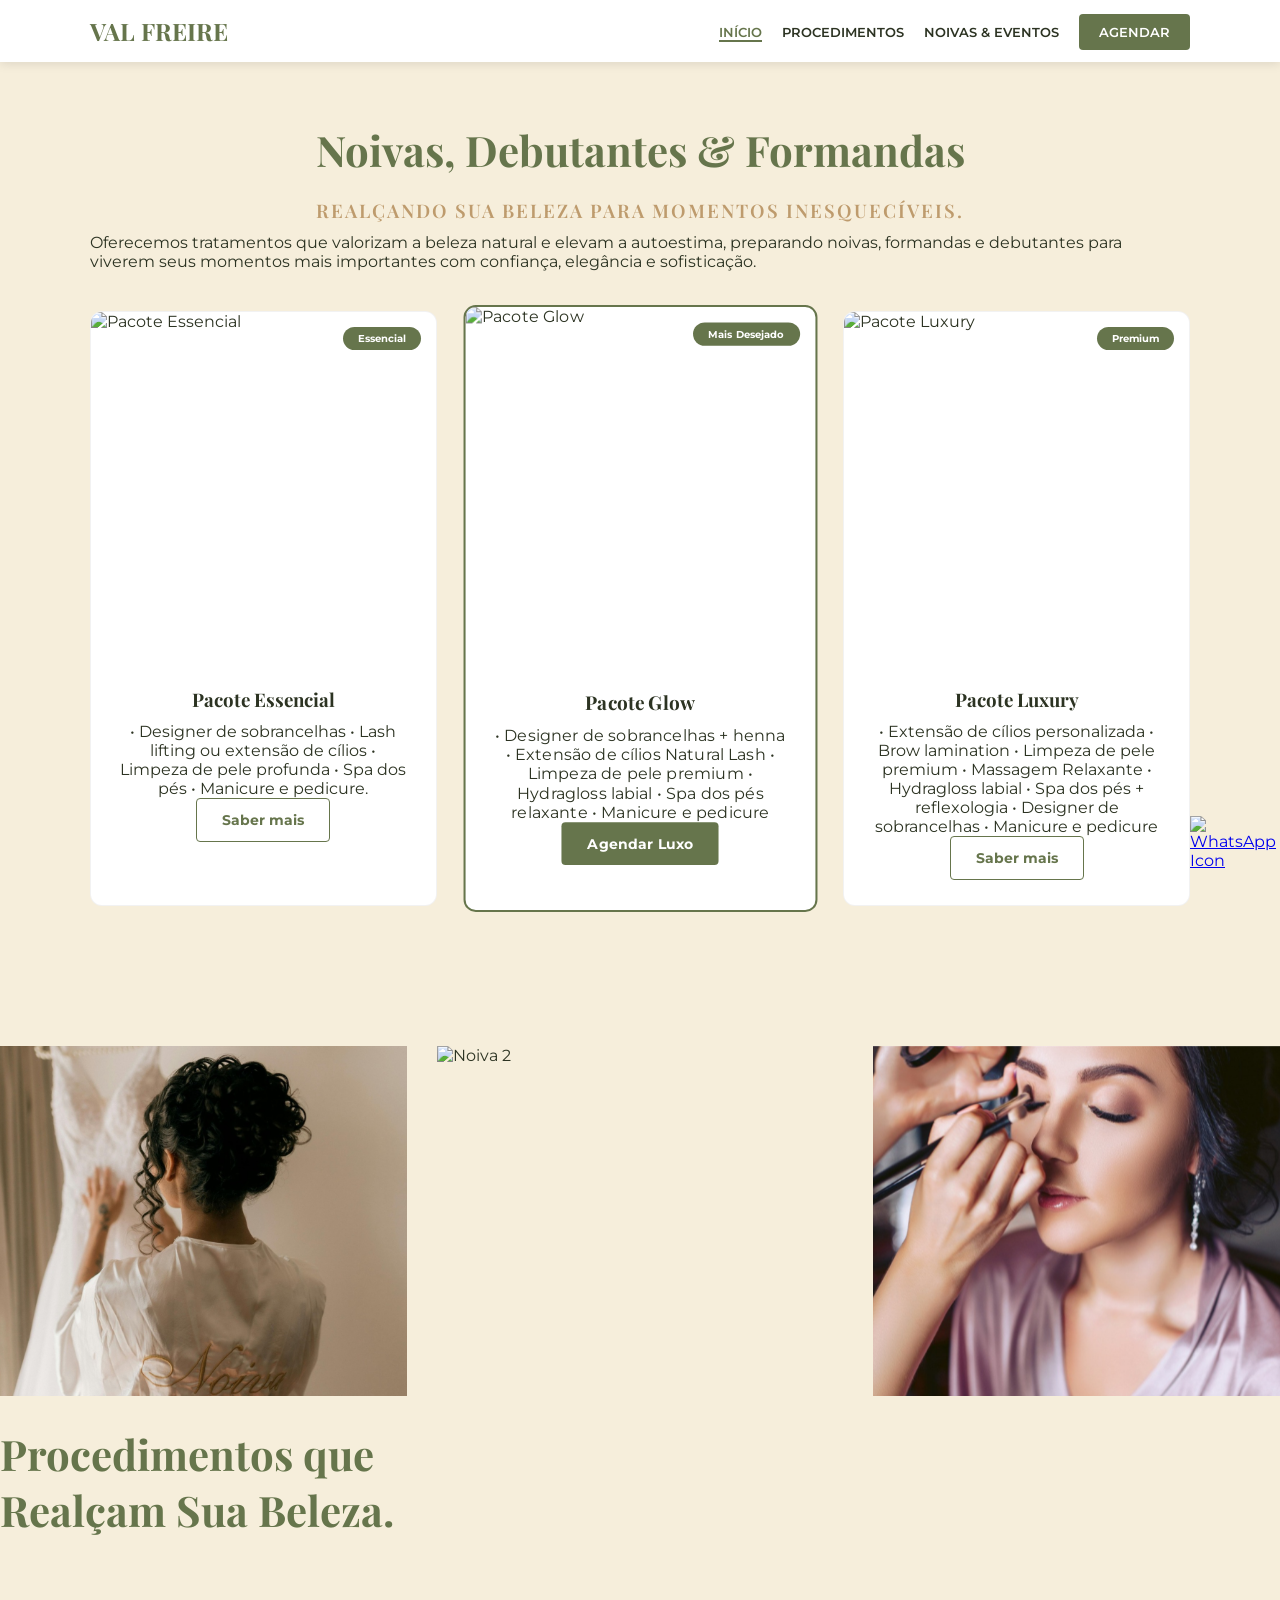
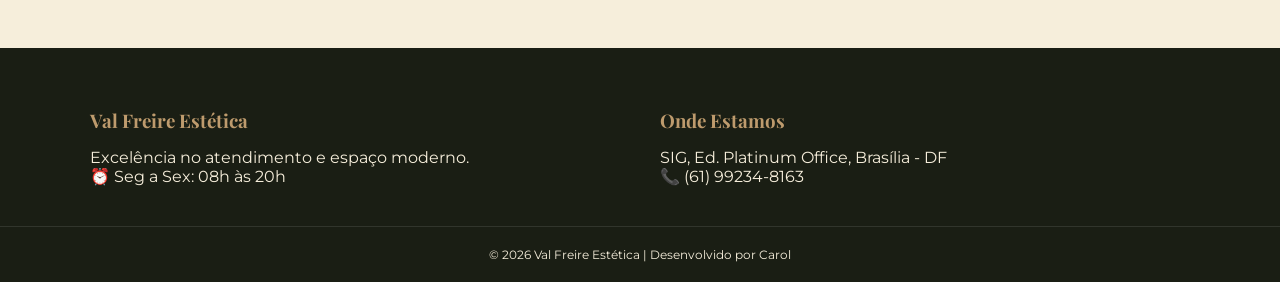
==== noivas.html @ f4d1fb8e "Lançamento site val freire" ====
<!DOCTYPE html>
<html lang="pt-br">
<head>
    <meta charset="UTF-8">
    <meta name="viewport" content="width=device-width, initial-scale=1.0">
    <title>Noivas & Eventos | Val Freire</title>
    <link rel="stylesheet" href="style.css">
    <link href="https://fonts.googleapis.com/css2?family=Playfair+Display:wght@700&family=Montserrat:wght@300;400;600&display=swap" rel="stylesheet">
</head>

<body>
    <header>
        <nav class="container">
            <div class="logo">VAL FREIRE</div>
            <ul class="nav-menu">
                <li><a href="index.html" class="active">Início</a></li>
                <li><a href="procedimentos.html">Procedimentos</a></li>
                <li><a href="noivas.html">Noivas & Eventos</a></li>
                <li><a href="https://wa.me/5561992348163" class="cta-nav">Agendar</a></li>
            </ul>
        </nav>
    </header>

<body><section class="container" style="padding: 60px 20px;">
    <div class="header-noivas">
        <h1 class="section-title center">Noivas, Debutantes & Formandas</h1>
        <h3 class="center subtitle">Realçando sua beleza para momentos inesquecíveis.</h3>
        <p class="intro-text">
            Oferecemos tratamentos que valorizam a beleza natural e elevam a autoestima, 
            preparando noivas, formandas e debutantes para viverem seus momentos mais importantes 
            com confiança, elegância e sofisticação.
        </p>
    </div>

    <div class="packages-grid">
        <div class="package-card">
            <div class="package-img">
                <img src="img/n4.png" alt="Pacote Essencial">
                <span class="badge">Essencial</span>
            </div>
            <div class="package-info">
                <h3>Pacote Essencial</h3>
                <p>• Designer de sobrancelhas • Lash lifting ou extensão de cílios • Limpeza de pele profunda • Spa dos pés • Manicure e pedicure.</p>
                <a href="https://wa.me/5561992348163" class="btn-outline">Saber mais</a>
            </div>
        </div>

        <div class="package-card featured">
            <div class="package-img">
                <img src="img/n5.png" alt="Pacote Glow">
                <span class="badge">Mais Desejado</span>
            </div>
            <div class="package-info">
                <h3>Pacote Glow</h3>
                <p>• Designer de sobrancelhas + henna • Extensão de cílios Natural Lash • Limpeza de pele premium • Hydragloss labial • Spa dos pés relaxante • Manicure e pedicure</p>
                <a href="https://wa.me/5561992348163" class="btn-gold">Agendar Luxo</a>
            </div>
        </div>

        <div class="package-card">
            <div class="package-img">
                <img src="img/n6.png" alt="Pacote Luxury">
                <span class="badge">Premium</span>
            </div>
            <div class="package-info">
                <h3>Pacote Luxury</h3>
                <p>• Extensão de cílios personalizada • Brow lamination • Limpeza de pele premium • Massagem Relaxante • Hydragloss labial • Spa dos pés + reflexologia • Designer de sobrancelhas • Manicure e pedicure</p>
                <a href="https://wa.me/5561992348163" class="btn-outline">Saber mais</a>
            </div>
        </div>
    </div>
</section>

           
        <div class="gallery-grid">
         
            <div class="gallery-item"><img src="img/n1.jpeg" alt="Noiva 1"><h3>Noivas</h3></div>
            <div class="gallery-item"><img src="img/n2.png" alt="Noiva 2"><h3>Noivas</h3></div>
            <div class="gallery-item"><img src="img/n3.png" alt="Debutante 3"><h3>Debutantes</h3></div>
         <h1>Procedimentos que Realçam Sua Beleza. </h1>

        </div>
    </section>

    <footer>
        <div class="container footer-grid">
            <div class="footer-box">
                <h3 class="footer-title">Val Freire Estética</h3>
                <p>Excelência no atendimento e espaço moderno.</p>
                <p>⏰ Seg a Sex: 08h às 20h</p>
            </div>
            <div class="footer-box">
                <h3 class="footer-title">Onde Estamos</h3>
                <p>SIG, Ed. Platinum Office, Brasília - DF</p>
                <p>📞 (61) 99234-8163</p>
            </div>
        </div>
        <div class="footer-bottom">© 2026 Val Freire Estética | Desenvolvido por Carol</div>
    </footer>

    <a href="https://wa.me/5561992348163" class="whatsapp-btn" target="_blank" aria-label="Falar no WhatsApp">
    <img src="https://cdn-icons-png.flaticon.com/512/733/733585.png" alt="WhatsApp Icon">
</a>
</body>
</html>
---- style.css ----
/* =========================================
   1. VARIÁVEIS E RESET (Cores Originais)
   ========================================= */
:root {
    --verde: #66754C;
    --creme: #F6EEDB;
    --dourado: #BE9B6D;
    --texto: #2C3322;
    --branco: #ffffff;
}

* { margin: 0; padding: 0; box-sizing: border-box; font-family: 'Montserrat', sans-serif; }

body { background-color: var(--creme); color: var(--texto); overflow-x: hidden; width: 100%; }

.container { max-width: 1140px; margin: 0 auto; padding: 0 20px; width: 100%; }

.center { text-align: center; }

/* =========================================
   2. HEADER E NAVEGAÇÃO (Universal)
   ========================================= */
header { background: var(--branco); padding: 15px 0; position: sticky; top: 0; z-index: 1000; box-shadow: 0 2px 10px rgba(0,0,0,0.1); }
nav { display: flex; justify-content: space-between; align-items: center; }
.logo { font-family: 'Playfair Display', serif; font-size: 24px; color: var(--verde); font-weight: bold; }
.nav-menu { display: flex; gap: 20px; list-style: none; align-items: center; }
.nav-menu a { text-decoration: none; color: var(--texto); font-size: 13px; font-weight: 600; text-transform: uppercase; }
.nav-menu a.active { color: var(--verde); border-bottom: 2px solid var(--verde); }
.cta-nav { background: var(--verde); color: white !important; padding: 10px 20px; border-radius: 4px; }

/* =========================================
   3. GRIDS DE CONTEÚDO (Para todas as páginas)
   ========================================= */
/* Unificando as grids de Procedimentos, Noivas e Home */
.grid-servicos, .gallery-grid, .packages-grid {
    display: grid;
    grid-template-columns: repeat(auto-fit, minmax(300px, 1fr));
    gap: 30px;
    padding: 40px 0;
}

/* =========================================
   4. ESTILO DOS CARDS (Procedimentos E Noivas)
   ========================================= */

/* Estilo para a página de Procedimentos (.card) */
.card {
    background: var(--branco);
    border-radius: 8px;
    overflow: hidden;
    box-shadow: 0 4px 15px rgba(0,0,0,0.05);
    transition: 0.3s;
}

/* Estilo para a página de Noivas (.package-card) */
.package-card {
    background: var(--branco);
    border-radius: 12px;
    overflow: hidden;
    border: 1px solid rgba(0,0,0,0.05);
    display: flex;
    flex-direction: column;
    transition: 0.3s;
}

.package-card.featured { border: 2px solid var(--verde); transform: scale(1.02); }

/* Recipientes de Mídia (Imagens e Vídeos) */
.media-container, .package-img, .gallery-item {
    width: 100%;
    height: 350px;
    overflow: hidden;
    position: relative;
}

.media-container img, .media-container video, 
.package-img img, .gallery-item img {
    width: 100%;
    height: 100%;
    object-fit: cover;
    display: block;
}

.card-body, .package-info { padding: 25px; text-align: center; }

.badge {
    position: absolute; top: 15px; right: 15px;
    background: var(--verde); color: white;
    padding: 5px 15px; border-radius: 20px; font-size: 10px; font-weight: bold;
}

/* =========================================
   5. SEÇÃO HERO E TIPOGRAFIA
   ========================================= */
.hero-flex { display: flex; align-items: center; gap: 50px; padding: 60px 0; }
.hero-text { flex: 1; }
.hero-img-container { flex: 1; text-align: center; }

h1, .section-title { font-family: 'Playfair Display', serif; font-size: 42px; color: var(--verde); margin-bottom: 20px; }
h2, h3 { font-family: 'Playfair Display', serif; margin-bottom: 10px; }

.subtitle { color: var(--dourado); text-transform: uppercase; letter-spacing: 2px; font-weight: 600; }

.img-hero { width: 100%; max-width: 400px; border-radius: 200px 200px 0 0; border: 8px solid white; box-shadow: 15px 15px 0 var(--verde); }

.btn-primary, .btn-gold, .btn-outline {
    display: inline-block; padding: 12px 25px; border-radius: 4px; 
    text-decoration: none; font-weight: bold; font-size: 14px; transition: 0.3s;
}
.btn-primary, .btn-gold { background: var(--verde); color: white; }
.btn-outline { border: 1px solid var(--verde); color: var(--verde); }

/* =========================================
   6. RODAPÉ E BOTÃO FLUTUANTE
   ========================================= */
footer { background: #1a1e14; color: var(--creme); padding: 60px 0 20px; margin-top: 50px; }
.footer-grid { display: flex; justify-content: space-between; gap: 40px; flex-wrap: wrap; }
.footer-box { flex: 1; min-width: 250px; }
.footer-title { color: var(--dourado); margin-bottom: 15px; font-family: 'Playfair Display', serif; }
.footer-bottom { text-align: center; margin-top: 40px; padding-top: 20px; border-top: 1px solid rgba(255,255,255,0.1); font-size: 12px; }

.whatsapp-btn { position: fixed; bottom: 30px; right: 30px; width: 60px; z-index: 9999; }
.whatsapp-btn img { width: 100%; }

/* =========================================
   7. RESPONSIVIDADE (Celular)
   ========================================= */
@media (max-width: 768px) {
    nav { flex-direction: column; gap: 15px; text-align: center; }
    .nav-menu { flex-direction: column; gap: 10px; }
    .hero-flex { flex-direction: column-reverse; text-align: center; padding: 40px 0; }
    h1 { font-size: 32px; }
    .grid-servicos, .gallery-grid, .packages-grid { grid-template-columns: 1fr; }
    .media-container, .package-img, .gallery-item { height: 300px; }
}
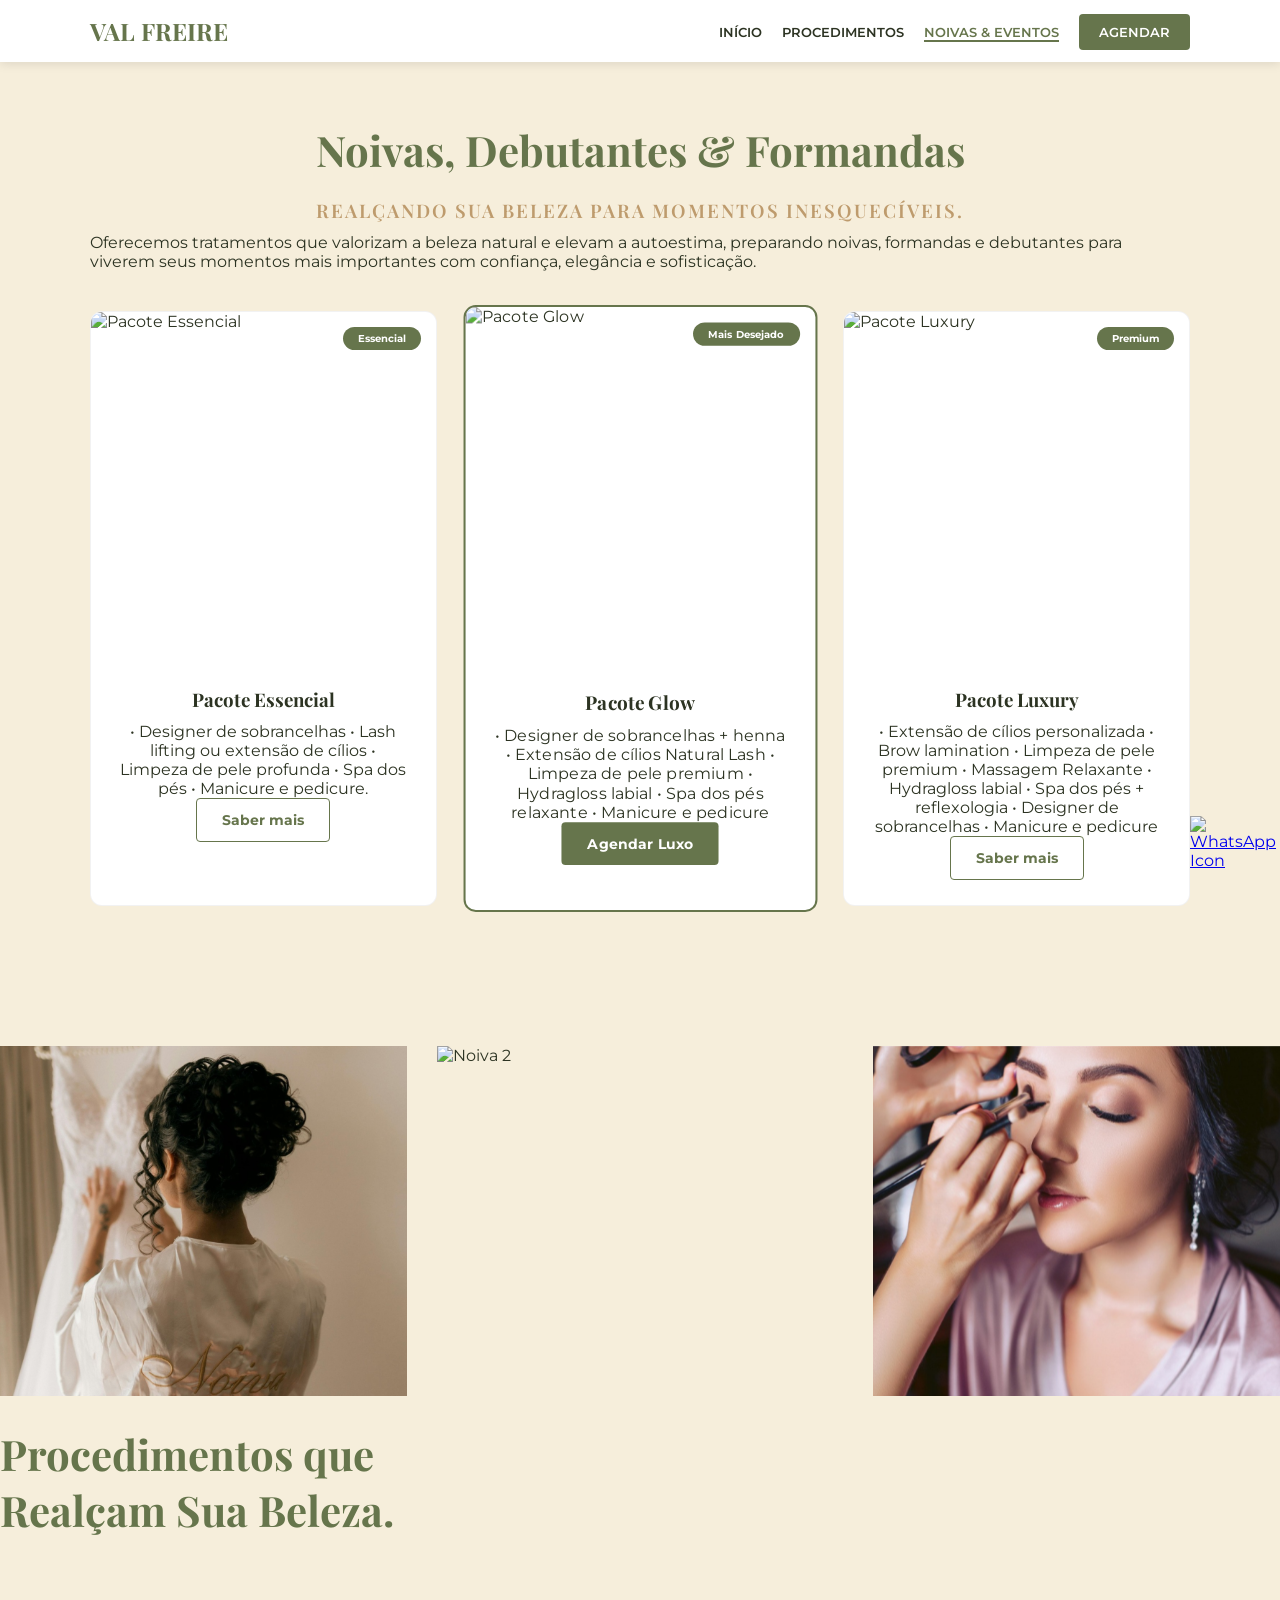
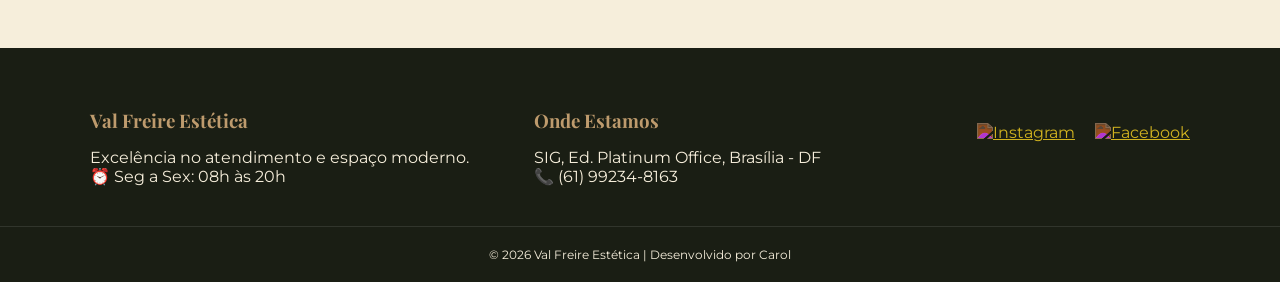
==== commit e53505ec: "feat: botoes de redes sociais e efeitos de hover nos cards" ====
--- a/noivas.html
+++ b/noivas.html
@@ -13,9 +13,9 @@
         <nav class="container">
             <div class="logo">VAL FREIRE</div>
             <ul class="nav-menu">
-                <li><a href="index.html" class="active">Início</a></li>
+                <li><a href="index.html" >Início</a></li>
                 <li><a href="procedimentos.html">Procedimentos</a></li>
-                <li><a href="noivas.html">Noivas & Eventos</a></li>
+                <li><a href="noivas.html"class="active">Noivas & Eventos</a></li>
                 <li><a href="https://wa.me/5561992348163" class="cta-nav">Agendar</a></li>
             </ul>
         </nav>
@@ -94,6 +94,17 @@
                 <p>SIG, Ed. Platinum Office, Brasília - DF</p>
                 <p>📞 (61) 99234-8163</p>
             </div>
+
+            <div class="footer-socials">
+    <!-- Link do Instagram -->
+    <a href="https://www.instagram.com/valfreireestetica" target="_blank" aria-label="Instagram">
+        <img src="https://cdn-icons-png.flaticon.com/512/2111/2111463.png" alt="Instagram">
+    </a>
+    <!-- Link do Facebook -->
+    <a href="https://www.facebook.com/valfreireestetica" target="_blank" aria-label="Facebook">
+        <img src="https://cdn-icons-png.flaticon.com/512/733/733547.png" alt="Facebook">
+    </a>
+</div>
         </div>
         <div class="footer-bottom">© 2026 Val Freire Estética | Desenvolvido por Carol</div>
     </footer>
--- a/style.css
+++ b/style.css
@@ -90,6 +90,28 @@
 }
 
 /* =========================================
+   EFEITO DE DESTAQUE NOS CARDS (HOVER)
+   ========================================= */
+
+/* Aplica o efeito tanto nos procedimentos (.card) quanto nas noivas (.package-card) */
+.card:hover, .package-card:hover {
+    transform: translateY(-10px); /* Faz o card "subir" um pouco */
+    box-shadow: 0 12px 30px rgba(0, 0, 0, 0.15); /* Cria uma sombra mais profunda, dando ideia de profundidade */
+    z-index: 10; /* Garante que o card fique "por cima" dos vizinhos se estiverem muito perto */
+}
+
+/* Efeito extra: Faz a imagem dentro do card crescer levemente sem sair da caixa */
+.card:hover img, .package-card:hover img {
+    transform: scale(1.05); /* Aumenta a imagem em 5% */
+}
+
+/* Garante que a transição seja suave (adicione isso nas regras originais se ainda não tiver) */
+.card, .package-card, .card img, .package-card img {
+    transition: all 0.4s ease-in-out;
+}
+
+
+/* =========================================
    5. SEÇÃO HERO E TIPOGRAFIA
    ========================================= */
 .hero-flex { display: flex; align-items: center; gap: 50px; padding: 60px 0; }
@@ -132,4 +154,23 @@
     h1 { font-size: 32px; }
     .grid-servicos, .gallery-grid, .packages-grid { grid-template-columns: 1fr; }
     .media-container, .package-img, .gallery-item { height: 300px; }
+}
+
+.footer-socials {
+    margin-top: 15px;
+    display: flex;
+    gap: 20px; /* Espaço maior entre os dois ícones */
+}
+
+.footer-socials img {
+    width: 26px; 
+    height: 26px;
+    /* Esse filtro abaixo faz os ícones pretos ficarem em um tom de dourado envelhecido */
+    filter: invert(72%) sepia(17%) saturate(848%) hue-rotate(346deg) brightness(87%) contrast(85%);
+    transition: 0.3s;
+}
+
+.footer-socials a:hover img {
+    transform: scale(1.2); /* Aumenta um pouco ao passar o mouse */
+    filter: brightness(1.1); /* Brilha levemente */
 }
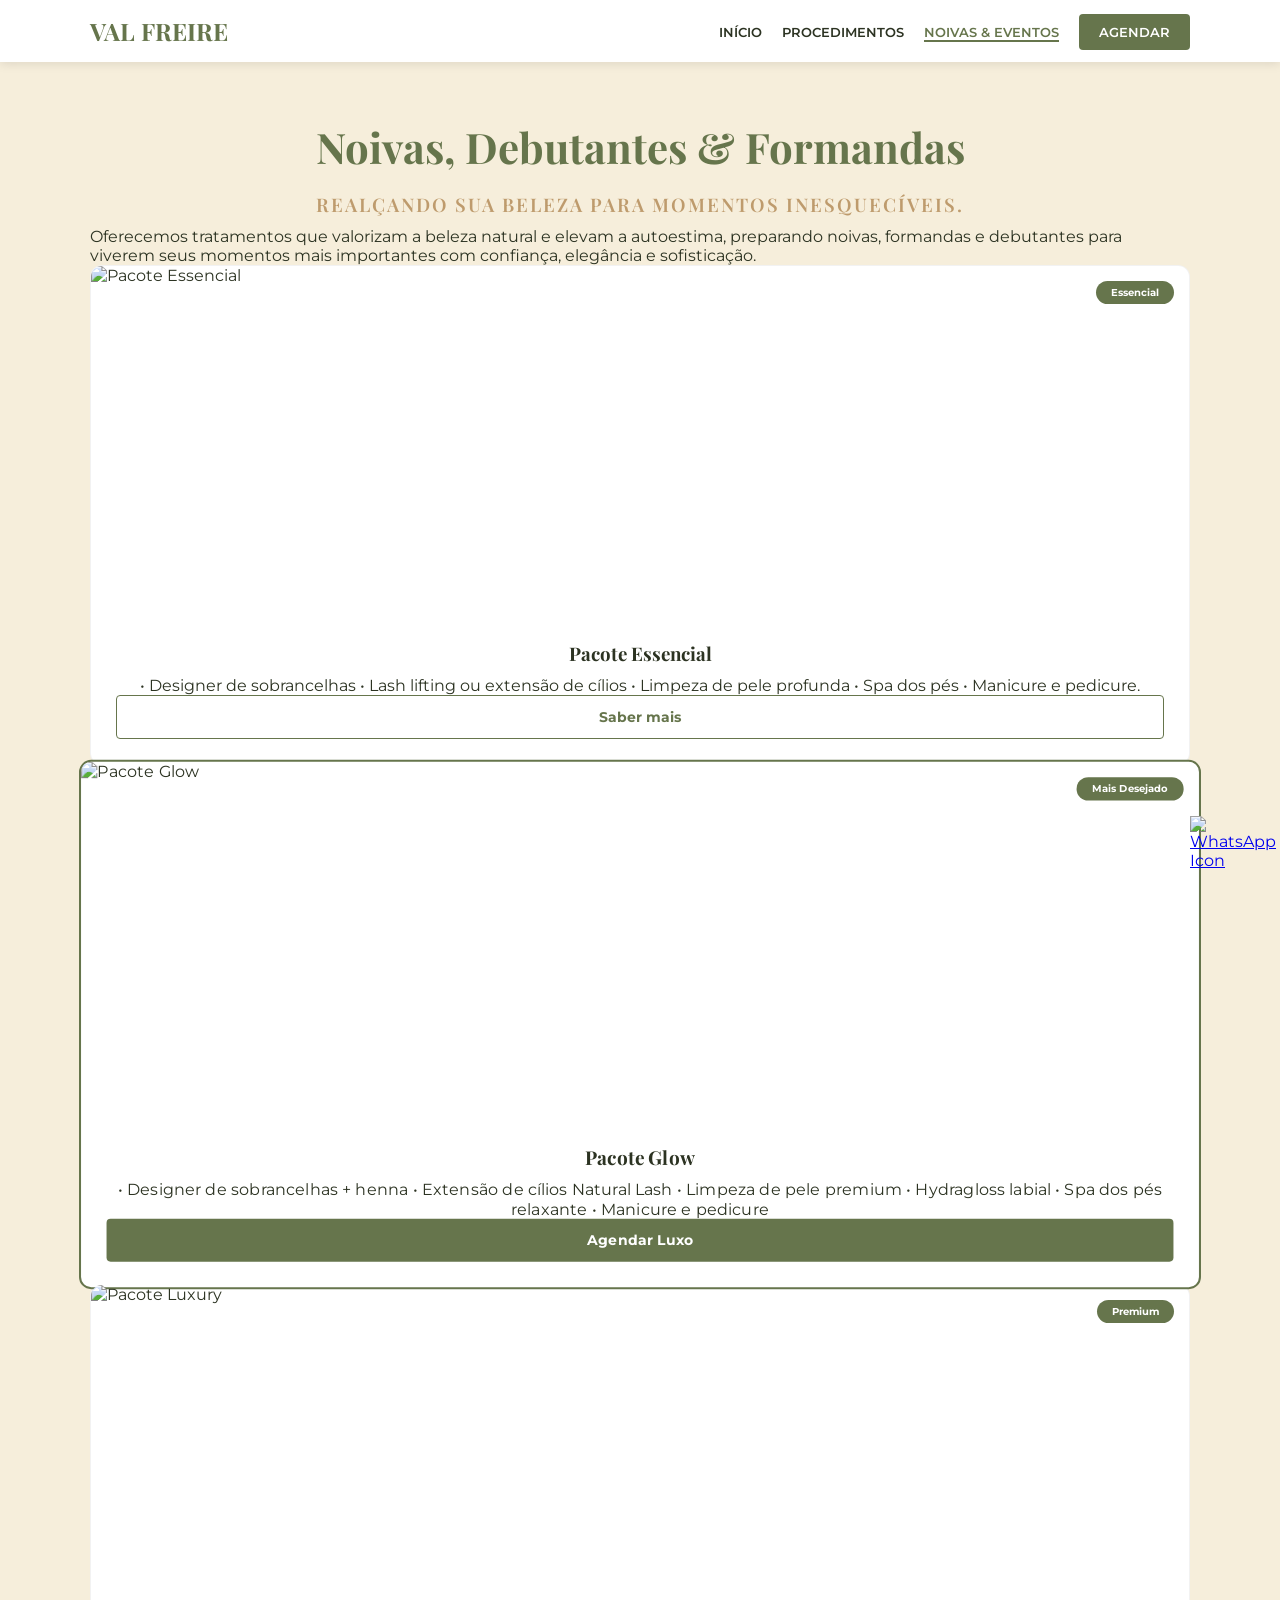
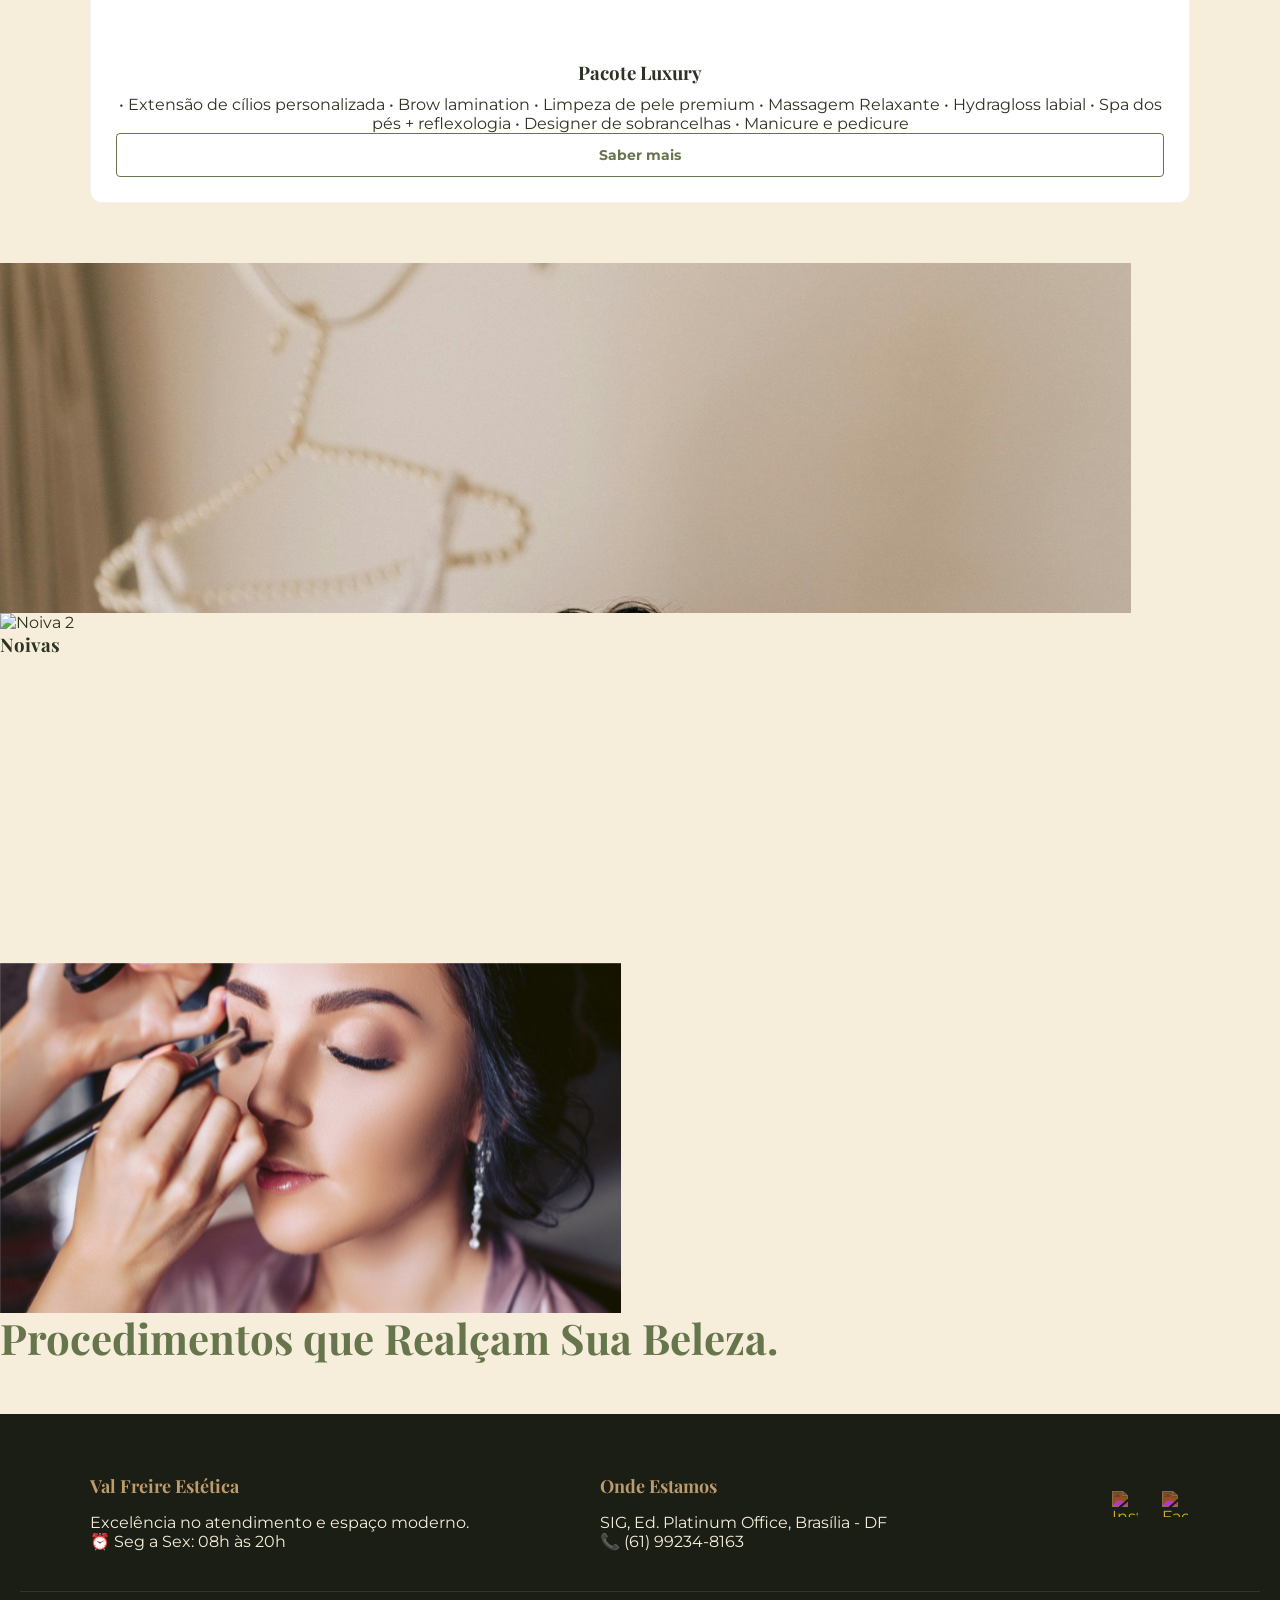
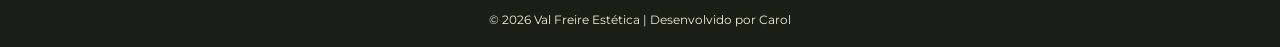
==== commit 9e8f3a7b: "Ajusta responsividade e atualiza Procedimentos com vídeo Brow Lamination" ====
--- a/noivas.html
+++ b/noivas.html
@@ -12,7 +12,12 @@
     <header>
         <nav class="container">
             <div class="logo">VAL FREIRE</div>
-            <ul class="nav-menu">
+            <button class="menu-toggle" id="menuToggle">
+                <span></span>
+                <span></span>
+                <span></span>
+            </button>
+            <ul class="nav-menu" id="navMenu">
                 <li><a href="index.html" >Início</a></li>
                 <li><a href="procedimentos.html">Procedimentos</a></li>
                 <li><a href="noivas.html"class="active">Noivas & Eventos</a></li>
@@ -110,7 +115,26 @@
     </footer>
 
     <a href="https://wa.me/5561992348163" class="whatsapp-btn" target="_blank" aria-label="Falar no WhatsApp">
-    <img src="https://cdn-icons-png.flaticon.com/512/733/733585.png" alt="WhatsApp Icon">
-</a>
+        <img src="https://cdn-icons-png.flaticon.com/512/733/733585.png" alt="WhatsApp Icon">
+    </a>
+
+    <script>
+        // Menu Hambúrguer
+        const menuToggle = document.getElementById('menuToggle');
+        const navMenu = document.getElementById('navMenu');
+        
+        menuToggle.addEventListener('click', () => {
+            navMenu.classList.toggle('active');
+            menuToggle.classList.toggle('active');
+        });
+
+        // Fechar menu ao clicar em um link
+        document.querySelectorAll('.nav-menu a').forEach(link => {
+            link.addEventListener('click', () => {
+                navMenu.classList.remove('active');
+                menuToggle.classList.remove('active');
+            });
+        });
+    </script>
 </body>
 </html>
--- a/style.css
+++ b/style.css
@@ -1,5 +1,5 @@
 /* =========================================
-   1. VARIÁVEIS E RESET (Cores Originais)
+   1. VARIÁVEIS E RESET
    ========================================= */
 :root {
     --verde: #66754C;
@@ -9,50 +9,142 @@
     --branco: #ffffff;
 }
 
-* { margin: 0; padding: 0; box-sizing: border-box; font-family: 'Montserrat', sans-serif; }
-
-body { background-color: var(--creme); color: var(--texto); overflow-x: hidden; width: 100%; }
-
-.container { max-width: 1140px; margin: 0 auto; padding: 0 20px; width: 100%; }
-
-.center { text-align: center; }
-
-/* =========================================
-   2. HEADER E NAVEGAÇÃO (Universal)
-   ========================================= */
-header { background: var(--branco); padding: 15px 0; position: sticky; top: 0; z-index: 1000; box-shadow: 0 2px 10px rgba(0,0,0,0.1); }
-nav { display: flex; justify-content: space-between; align-items: center; }
-.logo { font-family: 'Playfair Display', serif; font-size: 24px; color: var(--verde); font-weight: bold; }
-.nav-menu { display: flex; gap: 20px; list-style: none; align-items: center; }
-.nav-menu a { text-decoration: none; color: var(--texto); font-size: 13px; font-weight: 600; text-transform: uppercase; }
-.nav-menu a.active { color: var(--verde); border-bottom: 2px solid var(--verde); }
-.cta-nav { background: var(--verde); color: white !important; padding: 10px 20px; border-radius: 4px; }
-
-/* =========================================
-   3. GRIDS DE CONTEÚDO (Para todas as páginas)
-   ========================================= */
-/* Unificando as grids de Procedimentos, Noivas e Home */
-.grid-servicos, .gallery-grid, .packages-grid {
+* { 
+    margin: 0; 
+    padding: 0; 
+    box-sizing: border-box; 
+    font-family: 'Montserrat', sans-serif; 
+}
+
+html, body {
+    width: 100%;
+    overflow-x: hidden;
+}
+
+body { 
+    background-color: var(--creme); 
+    color: var(--texto); 
+}
+
+.container { 
+    max-width: 1140px; 
+    margin: 0 auto; 
+    padding: 0 20px; 
+    width: 100%; 
+}
+
+.center { 
+    text-align: center; 
+}
+
+/* =========================================
+   2. HEADER E NAVEGAÇÃO
+   ========================================= */
+header { 
+    background: var(--branco); 
+    padding: 15px 0; 
+    position: sticky; 
+    top: 0; 
+    z-index: 1000; 
+    box-shadow: 0 2px 10px rgba(0,0,0,0.1); 
+}
+
+nav { 
+    display: flex; 
+    justify-content: space-between; 
+    align-items: center;
+    padding: 0 20px;
+}
+
+.logo { 
+    font-family: 'Playfair Display', serif; 
+    font-size: 24px; 
+    color: var(--verde); 
+    font-weight: bold;
+    flex-shrink: 0;
+}
+
+.nav-menu { 
+    display: flex; 
+    gap: 20px; 
+    list-style: none; 
+    align-items: center;
+}
+
+.nav-menu a { 
+    text-decoration: none; 
+    color: var(--texto); 
+    font-size: 13px; 
+    font-weight: 600; 
+    text-transform: uppercase;
+    transition: 0.3s;
+}
+
+.nav-menu a:hover {
+    color: var(--dourado);
+}
+
+.nav-menu a.active { 
+    color: var(--verde); 
+    border-bottom: 2px solid var(--verde); 
+}
+
+.cta-nav { 
+    background: var(--verde); 
+    color: white !important; 
+    padding: 10px 20px; 
+    border-radius: 4px;
+    transition: 0.3s;
+}
+
+.cta-nav:hover {
+    background: #556b47;
+}
+
+/* Menu Hambúrguer */
+.menu-toggle {
+    display: none;
+    flex-direction: column;
+    background: none;
+    border: none;
+    cursor: pointer;
+    gap: 5px;
+    z-index: 1001;
+}
+
+.menu-toggle span {
+    width: 25px;
+    height: 3px;
+    background: var(--verde);
+    border-radius: 2px;
+    transition: 0.3s;
+}
+
+/* =========================================
+   3. GRIDS DE CONTEÚDO
+   ========================================= */
+.grid-servicos {
     display: grid;
-    grid-template-columns: repeat(auto-fit, minmax(300px, 1fr));
+    grid-template-columns: repeat(auto-fit, minmax(280px, 1fr));
     gap: 30px;
     padding: 40px 0;
-}
-
-/* =========================================
-   4. ESTILO DOS CARDS (Procedimentos E Noivas)
-   ========================================= */
-
-/* Estilo para a página de Procedimentos (.card) */
+    align-items: stretch;
+}
+
+/* =========================================
+   4. CARDS
+   ========================================= */
 .card {
     background: var(--branco);
     border-radius: 8px;
     overflow: hidden;
     box-shadow: 0 4px 15px rgba(0,0,0,0.05);
     transition: 0.3s;
-}
-
-/* Estilo para a página de Noivas (.package-card) */
+    display: flex;
+    flex-direction: column;
+    height: 100%;
+}
+
 .package-card {
     background: var(--branco);
     border-radius: 12px;
@@ -63,114 +155,685 @@
     transition: 0.3s;
 }
 
-.package-card.featured { border: 2px solid var(--verde); transform: scale(1.02); }
-
-/* Recipientes de Mídia (Imagens e Vídeos) */
-.media-container, .package-img, .gallery-item {
+.package-card.featured { 
+    border: 2px solid var(--verde); 
+    transform: scale(1.02); 
+}
+
+.media-container, 
+.package-img, 
+.gallery-item {
     width: 100%;
+    min-height: 350px;
     height: 350px;
     overflow: hidden;
     position: relative;
 }
 
-.media-container img, .media-container video, 
-.package-img img, .gallery-item img {
+.media-container video {
     width: 100%;
     height: 100%;
     object-fit: cover;
     display: block;
 }
 
-.card-body, .package-info { padding: 25px; text-align: center; }
+.card-body, 
+.package-info { 
+    padding: 25px; 
+    text-align: center;
+    flex: 1;
+    display: flex;
+    flex-direction: column;
+    justify-content: center;
+}
 
 .badge {
-    position: absolute; top: 15px; right: 15px;
-    background: var(--verde); color: white;
-    padding: 5px 15px; border-radius: 20px; font-size: 10px; font-weight: bold;
-}
-
-/* =========================================
-   EFEITO DE DESTAQUE NOS CARDS (HOVER)
-   ========================================= */
-
-/* Aplica o efeito tanto nos procedimentos (.card) quanto nas noivas (.package-card) */
-.card:hover, .package-card:hover {
-    transform: translateY(-10px); /* Faz o card "subir" um pouco */
-    box-shadow: 0 12px 30px rgba(0, 0, 0, 0.15); /* Cria uma sombra mais profunda, dando ideia de profundidade */
-    z-index: 10; /* Garante que o card fique "por cima" dos vizinhos se estiverem muito perto */
-}
-
-/* Efeito extra: Faz a imagem dentro do card crescer levemente sem sair da caixa */
-.card:hover img, .package-card:hover img {
-    transform: scale(1.05); /* Aumenta a imagem em 5% */
-}
-
-/* Garante que a transição seja suave (adicione isso nas regras originais se ainda não tiver) */
-.card, .package-card, .card img, .package-card img {
+    position: absolute; 
+    top: 15px; 
+    right: 15px;
+    background: var(--verde); 
+    color: white;
+    padding: 5px 15px; 
+    border-radius: 20px; 
+    font-size: 10px; 
+    font-weight: bold;
+}
+
+/* Efeito Hover nos Cards */
+.card:hover, 
+.package-card:hover {
+    transform: translateY(-10px);
+    box-shadow: 0 12px 30px rgba(0, 0, 0, 0.15);
+    z-index: 10;
+}
+
+.card:hover img, 
+.package-card:hover img {
+    transform: scale(1.05);
+}
+
+.card, 
+.package-card, 
+.card img, 
+.package-card img {
     transition: all 0.4s ease-in-out;
 }
 
 
 /* =========================================
-   5. SEÇÃO HERO E TIPOGRAFIA
-   ========================================= */
-.hero-flex { display: flex; align-items: center; gap: 50px; padding: 60px 0; }
-.hero-text { flex: 1; }
-.hero-img-container { flex: 1; text-align: center; }
-
-h1, .section-title { font-family: 'Playfair Display', serif; font-size: 42px; color: var(--verde); margin-bottom: 20px; }
-h2, h3 { font-family: 'Playfair Display', serif; margin-bottom: 10px; }
-
-.subtitle { color: var(--dourado); text-transform: uppercase; letter-spacing: 2px; font-weight: 600; }
-
-.img-hero { width: 100%; max-width: 400px; border-radius: 200px 200px 0 0; border: 8px solid white; box-shadow: 15px 15px 0 var(--verde); }
-
-.btn-primary, .btn-gold, .btn-outline {
-    display: inline-block; padding: 12px 25px; border-radius: 4px; 
-    text-decoration: none; font-weight: bold; font-size: 14px; transition: 0.3s;
-}
-.btn-primary, .btn-gold { background: var(--verde); color: white; }
-.btn-outline { border: 1px solid var(--verde); color: var(--verde); }
-
-/* =========================================
-   6. RODAPÉ E BOTÃO FLUTUANTE
-   ========================================= */
-footer { background: #1a1e14; color: var(--creme); padding: 60px 0 20px; margin-top: 50px; }
-.footer-grid { display: flex; justify-content: space-between; gap: 40px; flex-wrap: wrap; }
-.footer-box { flex: 1; min-width: 250px; }
-.footer-title { color: var(--dourado); margin-bottom: 15px; font-family: 'Playfair Display', serif; }
-.footer-bottom { text-align: center; margin-top: 40px; padding-top: 20px; border-top: 1px solid rgba(255,255,255,0.1); font-size: 12px; }
-
-.whatsapp-btn { position: fixed; bottom: 30px; right: 30px; width: 60px; z-index: 9999; }
-.whatsapp-btn img { width: 100%; }
-
-/* =========================================
-   7. RESPONSIVIDADE (Celular)
-   ========================================= */
-@media (max-width: 768px) {
-    nav { flex-direction: column; gap: 15px; text-align: center; }
-    .nav-menu { flex-direction: column; gap: 10px; }
-    .hero-flex { flex-direction: column-reverse; text-align: center; padding: 40px 0; }
-    h1 { font-size: 32px; }
-    .grid-servicos, .gallery-grid, .packages-grid { grid-template-columns: 1fr; }
-    .media-container, .package-img, .gallery-item { height: 300px; }
+   5. HERO E TIPOGRAFIA
+   ========================================= */
+.hero-flex { 
+    display: flex; 
+    align-items: center; 
+    gap: 50px; 
+    padding: 60px 20px;
+}
+
+.hero-text { 
+    flex: 1;
+}
+
+.hero-img-container { 
+    flex: 1; 
+    text-align: center;
+    display: flex;
+    justify-content: center;
+    align-items: center;
+    padding: 20px;
+}
+
+h1, 
+.section-title { 
+    font-family: 'Playfair Display', serif; 
+    font-size: 42px; 
+    color: var(--verde); 
+    margin-bottom: 20px;
+    line-height: 1.2;
+}
+
+h2, h3 { 
+    font-family: 'Playfair Display', serif; 
+    margin-bottom: 10px; 
+}
+
+.subtitle { 
+    color: var(--dourado); 
+    text-transform: uppercase; 
+    letter-spacing: 2px; 
+    font-weight: 600; 
+}
+
+.tagline {
+    display: block;
+    color: var(--dourado);
+    font-size: 14px;
+    letter-spacing: 2px;
+    text-transform: uppercase;
+    margin-bottom: 10px;
+}
+
+.img-hero { 
+    width: 100%;
+    max-width: 400px;
+    border-radius: 200px 200px 0 0;
+    border: 8px solid white;
+    box-shadow: 15px 15px 0 var(--verde);
+    transition: transform 0.5s cubic-bezier(0.25, 0.46, 0.45, 0.94), box-shadow 0.5s ease;
+    cursor: pointer;
+}
+
+.hero-img-container:hover .img-hero {
+    transform: translateY(-20px);
+    box-shadow: 25px 25px 0 var(--verde);
+}
+
+.btn-primary, 
+.btn-gold, 
+.btn-outline {
+    display: inline-block;
+    padding: 12px 25px;
+    border-radius: 4px;
+    text-decoration: none;
+    font-weight: bold;
+    font-size: 14px;
+    transition: 0.3s;
+    border: none;
+    cursor: pointer;
+}
+
+.btn-primary, 
+.btn-gold { 
+    background: var(--verde); 
+    color: white; 
+}
+
+.btn-primary:hover,
+.btn-gold:hover {
+    background: #556b47;
+    transform: translateY(-2px);
+    box-shadow: 0 5px 15px rgba(102, 117, 76, 0.3);
+}
+
+.btn-outline { 
+    border: 1px solid var(--verde); 
+    color: var(--verde); 
+}
+
+/* =========================================
+   6. RECEPÇÃO / ESPAÇO
+   ========================================= */
+.recepcao-flex {
+    display: flex;
+    align-items: center;
+    justify-content: space-between;
+    gap: 40px;
+    flex-direction: row-reverse;
+}
+
+.recepcao-text {
+    flex: 1;
+}
+
+.recepcao-img-container {
+    flex: 1;
+    display: flex;
+    justify-content: center;
+    align-items: center;
+}
+
+.img-espaco-moderno {
+    width: 100%;
+    max-width: 450px;
+    height: 350px;
+    object-fit: cover;
+    border-radius: 4px;
+    border: 6px solid white;
+    box-shadow: -15px 15px 0 var(--dourado);
+    transition: 0.4s ease;
+}
+
+
+/* =========================================
+   7. PROMOÇÕES / BANNER
+   ========================================= */
+.banner-promo {
+    display: flex;
+    background: var(--branco);
+    border-radius: 12px;
+    overflow: hidden;
+    box-shadow: 0 10px 30px rgba(0,0,0,0.1);
+    align-items: center;
+}
+
+.promo-video {
+    flex: 1;
+    min-width: 0;
+}
+
+.promo-video-container {
+    width: 100%;
+    height: 500px;
+    overflow: hidden;
+    position: relative;
+    background: #000;
+}
+
+.promo-video-container video {
+    width: 100%;
+    height: 100%;
+    object-fit: cover;
+    object-position: top;
+}
+
+.promo-info {
+    flex: 1;
+    padding: 40px;
+    text-align: left;
+}
+
+.tag-exclusive {
+    display: inline-block;
+    background: var(--dourado);
+    color: white;
+    padding: 8px 15px;
+    border-radius: 4px;
+    font-size: 12px;
+    font-weight: bold;
+    margin-bottom: 15px;
+}
+
+.promo-frase {
+    font-style: italic;
+    color: var(--dourado);
+    border-left: 3px solid var(--verde);
+    padding-left: 20px;
+    margin: 20px 0;
+    line-height: 1.6;
+}
+
+/* =========================================
+   8. RODAPÉ
+   ========================================= */
+footer { 
+    background: #1a1e14; 
+    color: var(--creme); 
+    padding: 60px 20px 20px; 
+    margin-top: 50px; 
+}
+
+.footer-grid { 
+    display: flex; 
+    justify-content: space-between; 
+    gap: 40px; 
+    flex-wrap: wrap;
+    max-width: 1140px;
+    margin: 0 auto;
+}
+
+.footer-box { 
+    flex: 1; 
+    min-width: 250px; 
+}
+
+.footer-title { 
+    color: var(--dourado); 
+    margin-bottom: 15px; 
+    font-family: 'Playfair Display', serif;
+    font-size: 18px;
+}
+
+.footer-bottom { 
+    text-align: center; 
+    margin-top: 40px; 
+    padding-top: 20px; 
+    border-top: 1px solid rgba(255,255,255,0.1); 
+    font-size: 12px; 
 }
 
 .footer-socials {
     margin-top: 15px;
     display: flex;
-    gap: 20px; /* Espaço maior entre os dois ícones */
+    gap: 20px;
+}
+
+.footer-socials a {
+    display: inline-flex;
+    align-items: center;
+    justify-content: center;
+    width: 30px;
+    height: 30px;
 }
 
 .footer-socials img {
-    width: 26px; 
+    width: 26px;
     height: 26px;
-    /* Esse filtro abaixo faz os ícones pretos ficarem em um tom de dourado envelhecido */
+    object-fit: contain;
     filter: invert(72%) sepia(17%) saturate(848%) hue-rotate(346deg) brightness(87%) contrast(85%);
     transition: 0.3s;
 }
 
 .footer-socials a:hover img {
-    transform: scale(1.2); /* Aumenta um pouco ao passar o mouse */
-    filter: brightness(1.1); /* Brilha levemente */
-}+    transform: scale(1.2);
+    filter: brightness(1.1);
+}
+
+.whatsapp-btn { 
+    position: fixed; 
+    bottom: 30px; 
+    right: 30px; 
+    width: 60px; 
+    z-index: 9999; 
+}
+
+.whatsapp-btn img { 
+    width: 100%; 
+}
+
+/* =========================================
+   RESPONSIVIDADE - TABLET (768px e abaixo)
+   ========================================= */
+@media (max-width: 768px) {
+    /* Menu Hambúrguer Visível */
+    .menu-toggle {
+        display: flex;
+    }
+
+    .nav-menu {
+        position: absolute;
+        top: 60px;
+        left: 0;
+        right: 0;
+        flex-direction: column;
+        background: var(--branco);
+        gap: 0;
+        max-height: 0;
+        overflow: hidden;
+        transition: max-height 0.3s ease;
+        padding: 0;
+        box-shadow: 0 5px 15px rgba(0,0,0,0.1);
+    }
+
+    .nav-menu.active {
+        max-height: 300px;
+    }
+
+    .nav-menu li {
+        width: 100%;
+        border-bottom: 1px solid rgba(0,0,0,0.05);
+    }
+
+    .nav-menu a {
+        display: block;
+        padding: 15px 20px;
+        border: none !important;
+    }
+
+    .nav-menu a.active {
+        background: var(--creme);
+        color: var(--verde);
+        border-bottom: none;
+    }
+
+    .cta-nav {
+        margin: 10px 20px;
+        display: block;
+        text-align: center;
+    }
+
+    /* Hero */
+    .hero-flex {
+        flex-direction: column-reverse;
+        padding: 40px 20px;
+        gap: 30px;
+    }
+
+    h1, .section-title {
+        font-size: 32px;
+    }
+
+    .hero-img-container {
+        width: 100%;
+    }
+
+    .img-hero {
+        max-width: 100%;
+        width: 90%;
+    }
+
+    /* Recepção */
+    .recepcao-flex {
+        flex-direction: column;
+        gap: 30px;
+        text-align: center;
+    }
+
+    .recepcao-text,
+    .recepcao-img-container {
+        flex: 1;
+        width: 100%;
+    }
+
+    .img-espaco-moderno {
+        max-width: 100%;
+        width: 85%;
+        height: 280px;
+        box-shadow: -10px 10px 0 var(--dourado);
+        margin: 20px auto 0;
+    }
+
+    /* Grids */
+    .grid-servicos,
+    .gallery-grid,
+    .packages-grid {
+        grid-template-columns: repeat(auto-fit, minmax(250px, 1fr));
+        gap: 20px;
+        padding: 30px 0;
+    }
+
+    /* Cards */
+    .media-container,
+    .package-img,
+    .gallery-item {
+        height: 280px;
+    }
+
+    .card-body,
+    .package-info {
+        padding: 20px;
+    }
+
+    /* Banner Promoção */
+    .banner-promo {
+        flex-direction: column;
+    }
+
+    .promo-video,
+    .promo-info {
+        width: 100%;
+    }
+
+    .promo-video-container {
+        height: 350px;
+    }
+
+    .promo-info {
+        padding: 30px 20px;
+        text-align: center;
+    }
+
+    /* Rodapé */
+    .footer-grid {
+        flex-direction: column;
+        gap: 30px;
+        text-align: center;
+    }
+
+    .footer-box {
+        min-width: auto;
+    }
+
+    .footer-socials {
+        justify-content: center;
+    }
+
+    /* WhatsApp Button */
+    .whatsapp-btn {
+        width: 50px;
+        bottom: 20px;
+        right: 20px;
+    }
+}
+
+/* =========================================
+   RESPONSIVIDADE - CELULAR (600px e abaixo)
+   ========================================= */
+@media (max-width: 600px) {
+    .container {
+        padding: 0 15px;
+    }
+
+    nav {
+        padding: 0 15px;
+    }
+
+    .logo {
+        font-size: 20px;
+    }
+
+    h1, .section-title {
+        font-size: 26px;
+    }
+
+    h2 {
+        font-size: 22px;
+    }
+
+    /* Hero */
+    .hero-flex {
+        padding: 30px 15px;
+        gap: 20px;
+    }
+
+    .hero-text p {
+        font-size: 14px;
+        line-height: 1.6;
+    }
+
+    .img-hero {
+        width: 80%;
+        box-shadow: 10px 10px 0 var(--verde);
+    }
+
+    .hero-img-container:hover .img-hero {
+        box-shadow: 15px 15px 0 var(--verde);
+        transform: translateY(-10px);
+    }
+
+    /* Botões */
+    .btn-primary,
+    .btn-gold,
+    .btn-outline {
+        padding: 10px 20px;
+        font-size: 12px;
+        width: 100%;
+        text-align: center;
+    }
+
+    /* Recepção */
+    .recepcao-flex {
+        padding: 30px 0;
+    }
+
+    .img-espaco-moderno {
+        width: 90%;
+        height: 250px;
+        box-shadow: -8px 8px 0 var(--dourado);
+    }
+
+    /* Grids */
+    .grid-servicos,
+    .gallery-grid,
+    .packages-grid {
+        grid-template-columns: 1fr;
+        gap: 15px;
+        padding: 20px 0;
+    }
+
+    .media-container,
+    .package-img,
+    .gallery-item {
+        height: 250px;
+    }
+
+    .card-body,
+    .package-info {
+        padding: 15px;
+    }
+
+    /* Promoção */
+    .promo-video-container {
+        height: 280px;
+    }
+
+    .promo-info {
+        padding: 20px 15px;
+    }
+
+    .promo-info h2 {
+        font-size: 20px;
+    }
+
+    .promo-info p {
+        font-size: 13px;
+    }
+
+    /* Rodapé */
+    footer {
+        padding: 40px 15px 15px;
+    }
+
+    .footer-title {
+        font-size: 16px;
+    }
+
+    .footer-box p {
+        font-size: 13px;
+    }
+
+    .footer-socials {
+        gap: 15px;
+    }
+
+    .footer-socials img {
+        width: 22px;
+        height: 22px;
+    }
+
+    .footer-socials a {
+        width: 26px;
+        height: 26px;
+    }
+
+    /* Seções */
+    section {
+        padding: 40px 15px !important;
+    }
+
+    .section-title {
+        margin-bottom: 20px;
+    }
+
+    .tagline {
+        font-size: 12px;
+    }
+}
+
+/* =========================================
+   RESPONSIVIDADE - CELULAR PEQUENO (400px)
+   ========================================= */
+@media (max-width: 400px) {
+    h1, .section-title {
+        font-size: 22px;
+    }
+
+    h2 {
+        font-size: 18px;
+    }
+
+    .logo {
+        font-size: 18px;
+    }
+
+    .img-hero {
+        width: 100%;
+        box-shadow: 8px 8px 0 var(--verde);
+    }
+
+    .img-espaco-moderno {
+        width: 95%;
+        height: 220px;
+        box-shadow: -6px 6px 0 var(--dourado);
+    }
+
+    .promo-info {
+        padding: 15px 10px;
+    }
+
+    .btn-primary,
+    .btn-gold {
+        padding: 8px 16px;
+        font-size: 11px;
+    }
+
+    .card-body,
+    .package-info {
+        padding: 12px;
+    }
+
+    .tag-exclusive {
+        font-size: 10px;
+        padding: 6px 12px;
+    }
+}
+
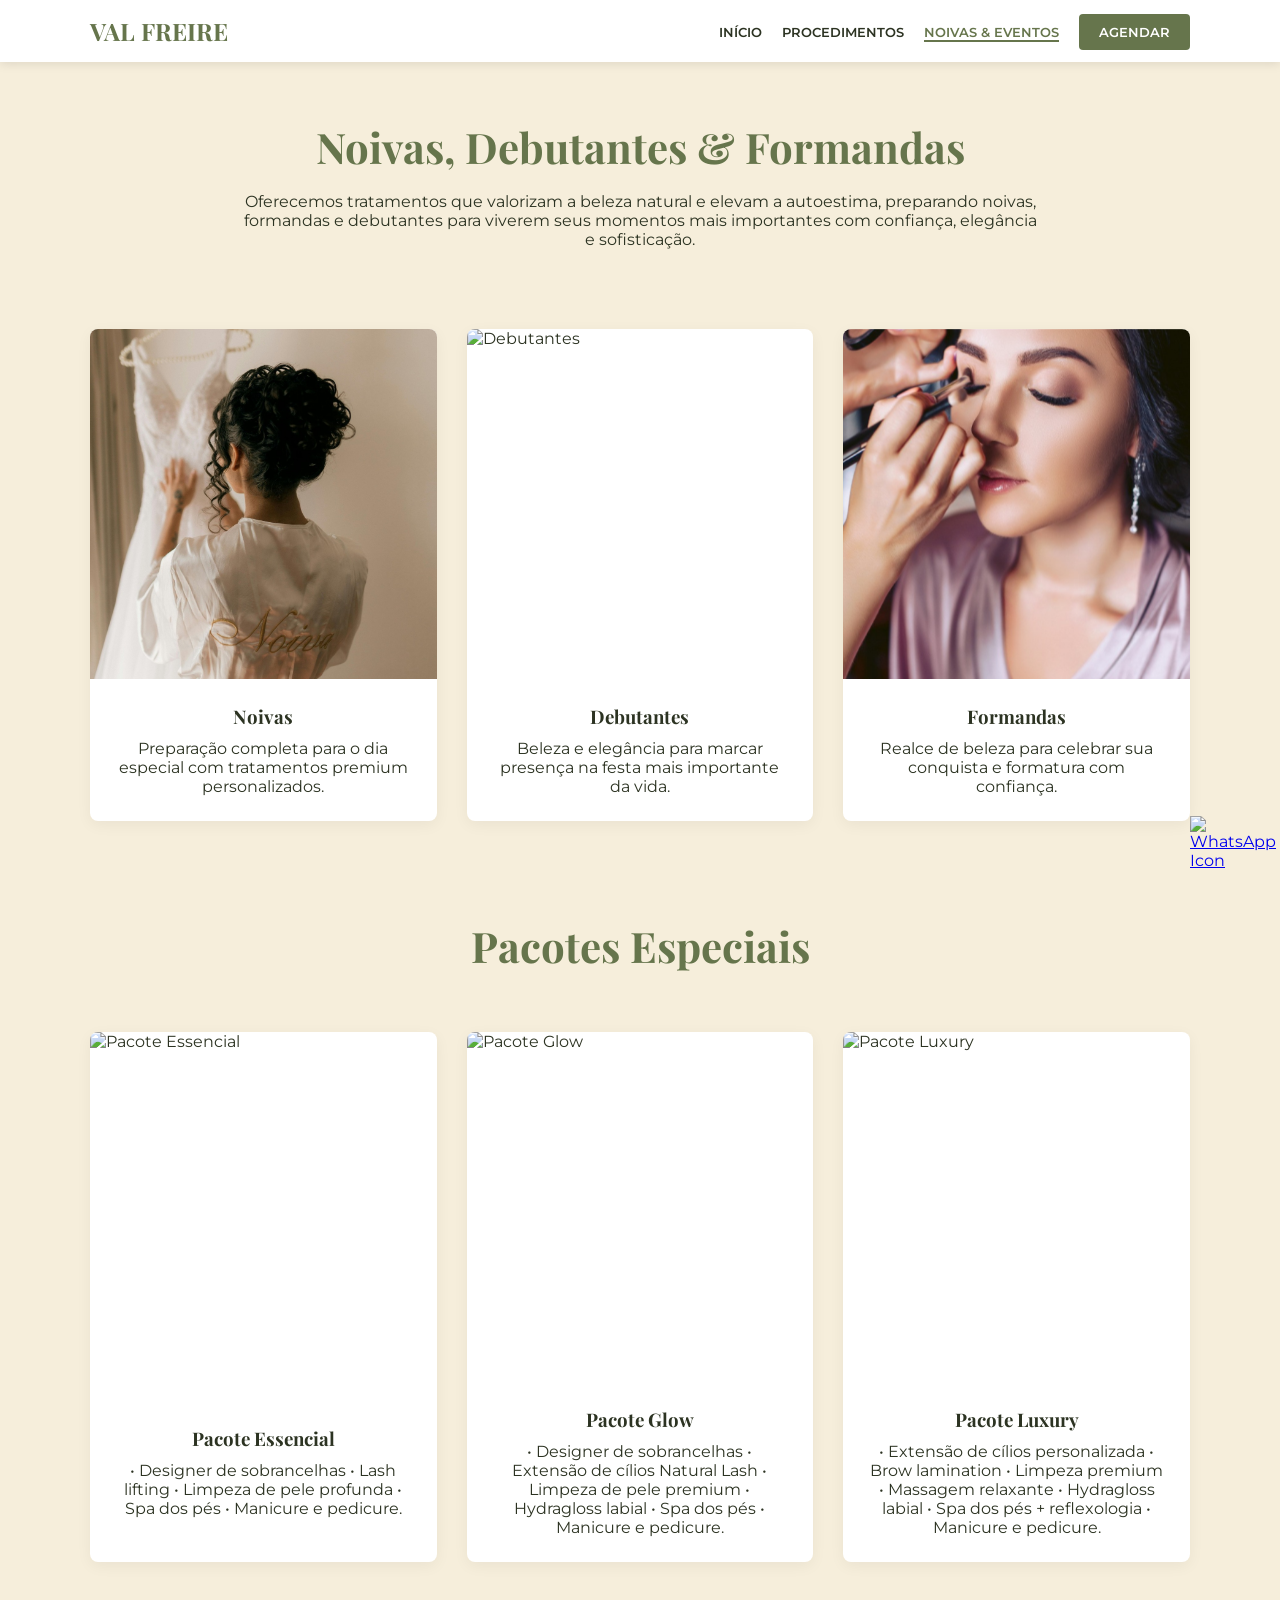
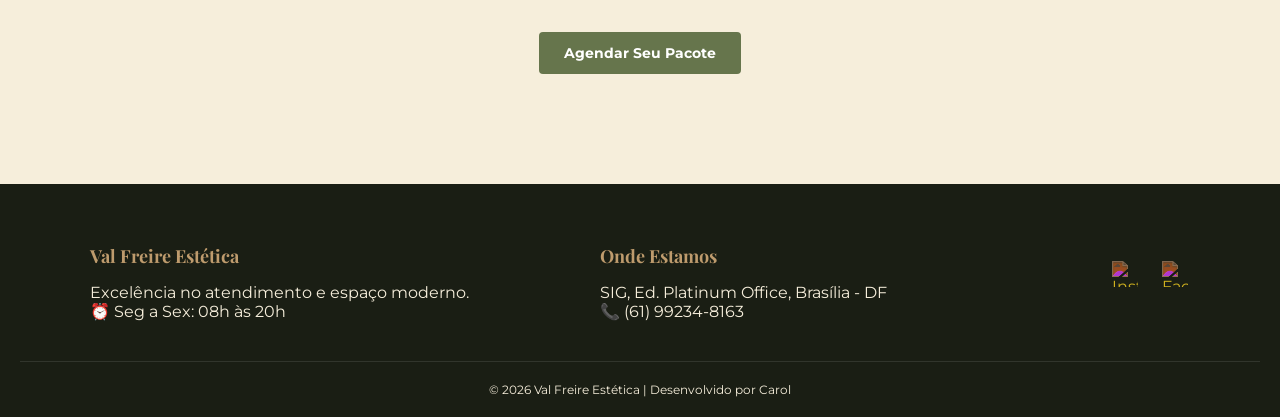
==== commit 573dbcd7: "Corrigir estrutura e imagens das páginas noivas e procedimentos" ====
--- a/noivas.html
+++ b/noivas.html
@@ -18,74 +18,90 @@
                 <span></span>
             </button>
             <ul class="nav-menu" id="navMenu">
-                <li><a href="index.html" >Início</a></li>
+                <li><a href="index.html">Início</a></li>
                 <li><a href="procedimentos.html">Procedimentos</a></li>
-                <li><a href="noivas.html"class="active">Noivas & Eventos</a></li>
+                <li><a href="noivas.html" class="active">Noivas & Eventos</a></li>
                 <li><a href="https://wa.me/5561992348163" class="cta-nav">Agendar</a></li>
             </ul>
         </nav>
     </header>
 
-<body><section class="container" style="padding: 60px 20px;">
-    <div class="header-noivas">
+    <main class="container" style="padding: 60px 20px;">
         <h1 class="section-title center">Noivas, Debutantes & Formandas</h1>
-        <h3 class="center subtitle">Realçando sua beleza para momentos inesquecíveis.</h3>
-        <p class="intro-text">
-            Oferecemos tratamentos que valorizam a beleza natural e elevam a autoestima, 
-            preparando noivas, formandas e debutantes para viverem seus momentos mais importantes 
-            com confiança, elegância e sofisticação.
+        <p class="center" style="max-width: 800px; margin: 0 auto; margin-bottom: 40px;">
+            Oferecemos tratamentos que valorizam a beleza natural e elevam a autoestima, preparando noivas, formandas e debutantes para viverem seus momentos mais importantes com confiança, elegância e sofisticação.
         </p>
-    </div>
 
-    <div class="packages-grid">
-        <div class="package-card">
-            <div class="package-img">
-                <img src="img/n4.png" alt="Pacote Essencial">
-                <span class="badge">Essencial</span>
+        <div class="grid-servicos">
+            <div class="card">
+                <div class="media-container">
+                    <img src="img/n1.jpeg" alt="Noivas">
+                </div>
+                <div class="card-body">
+                    <h3>Noivas</h3>
+                    <p>Preparação completa para o dia especial com tratamentos premium personalizados.</p>
+                </div>
             </div>
-            <div class="package-info">
-                <h3>Pacote Essencial</h3>
-                <p>• Designer de sobrancelhas • Lash lifting ou extensão de cílios • Limpeza de pele profunda • Spa dos pés • Manicure e pedicure.</p>
-                <a href="https://wa.me/5561992348163" class="btn-outline">Saber mais</a>
+
+            <div class="card">
+                <div class="media-container">
+                    <img src="img/n2.png" alt="Debutantes">
+                </div>
+                <div class="card-body">
+                    <h3>Debutantes</h3>
+                    <p>Beleza e elegância para marcar presença na festa mais importante da vida.</p>
+                </div>
+            </div>
+
+            <div class="card">
+                <div class="media-container">
+                    <img src="img/n3.png" alt="Formandas">
+                </div>
+                <div class="card-body">
+                    <h3>Formandas</h3>
+                    <p>Realce de beleza para celebrar sua conquista e formatura com confiança.</p>
+                </div>
             </div>
         </div>
 
-        <div class="package-card featured">
-            <div class="package-img">
-                <img src="img/n5.png" alt="Pacote Glow">
-                <span class="badge">Mais Desejado</span>
+        <section style="margin-top: 60px;">
+            <h2 class="section-title center">Pacotes Especiais</h2>
+            <div class="grid-servicos">
+                <div class="card">
+                    <div class="media-container">
+                        <img src="img/pacote-essencial.png" alt="Pacote Essencial">
+                    </div>
+                    <div class="card-body">
+                        <h3>Pacote Essencial</h3>
+                        <p>• Designer de sobrancelhas • Lash lifting • Limpeza de pele profunda • Spa dos pés • Manicure e pedicure.</p>
+                    </div>
+                </div>
+
+                <div class="card">
+                    <div class="media-container">
+                        <img src="img/pacote-glow.png" alt="Pacote Glow">
+                    </div>
+                    <div class="card-body">
+                        <h3>Pacote Glow</h3>
+                        <p>• Designer de sobrancelhas • Extensão de cílios Natural Lash • Limpeza de pele premium • Hydragloss labial • Spa dos pés • Manicure e pedicure.</p>
+                    </div>
+                </div>
+
+                <div class="card">
+                    <div class="media-container">
+                        <img src="img/pacote-luxury.png" alt="Pacote Luxury">
+                    </div>
+                    <div class="card-body">
+                        <h3>Pacote Luxury</h3>
+                        <p>• Extensão de cílios personalizada • Brow lamination • Limpeza premium • Massagem relaxante • Hydragloss labial • Spa dos pés + reflexologia • Manicure e pedicure.</p>
+                    </div>
+                </div>
             </div>
-            <div class="package-info">
-                <h3>Pacote Glow</h3>
-                <p>• Designer de sobrancelhas + henna • Extensão de cílios Natural Lash • Limpeza de pele premium • Hydragloss labial • Spa dos pés relaxante • Manicure e pedicure</p>
-                <a href="https://wa.me/5561992348163" class="btn-gold">Agendar Luxo</a>
+            <div class="center" style="margin-top: 30px;">
+                <a href="https://wa.me/5561992348163" class="btn-gold">Agendar Seu Pacote</a>
             </div>
-        </div>
-
-        <div class="package-card">
-            <div class="package-img">
-                <img src="img/n6.png" alt="Pacote Luxury">
-                <span class="badge">Premium</span>
-            </div>
-            <div class="package-info">
-                <h3>Pacote Luxury</h3>
-                <p>• Extensão de cílios personalizada • Brow lamination • Limpeza de pele premium • Massagem Relaxante • Hydragloss labial • Spa dos pés + reflexologia • Designer de sobrancelhas • Manicure e pedicure</p>
-                <a href="https://wa.me/5561992348163" class="btn-outline">Saber mais</a>
-            </div>
-        </div>
-    </div>
-</section>
-
-           
-        <div class="gallery-grid">
-         
-            <div class="gallery-item"><img src="img/n1.jpeg" alt="Noiva 1"><h3>Noivas</h3></div>
-            <div class="gallery-item"><img src="img/n2.png" alt="Noiva 2"><h3>Noivas</h3></div>
-            <div class="gallery-item"><img src="img/n3.png" alt="Debutante 3"><h3>Debutantes</h3></div>
-         <h1>Procedimentos que Realçam Sua Beleza. </h1>
-
-        </div>
-    </section>
+        </section>
+    </main>
 
     <footer>
         <div class="container footer-grid">
--- a/style.css
+++ b/style.css
@@ -170,7 +170,8 @@
     position: relative;
 }
 
-.media-container video {
+.media-container video,
+.media-container img {
     width: 100%;
     height: 100%;
     object-fit: cover;
